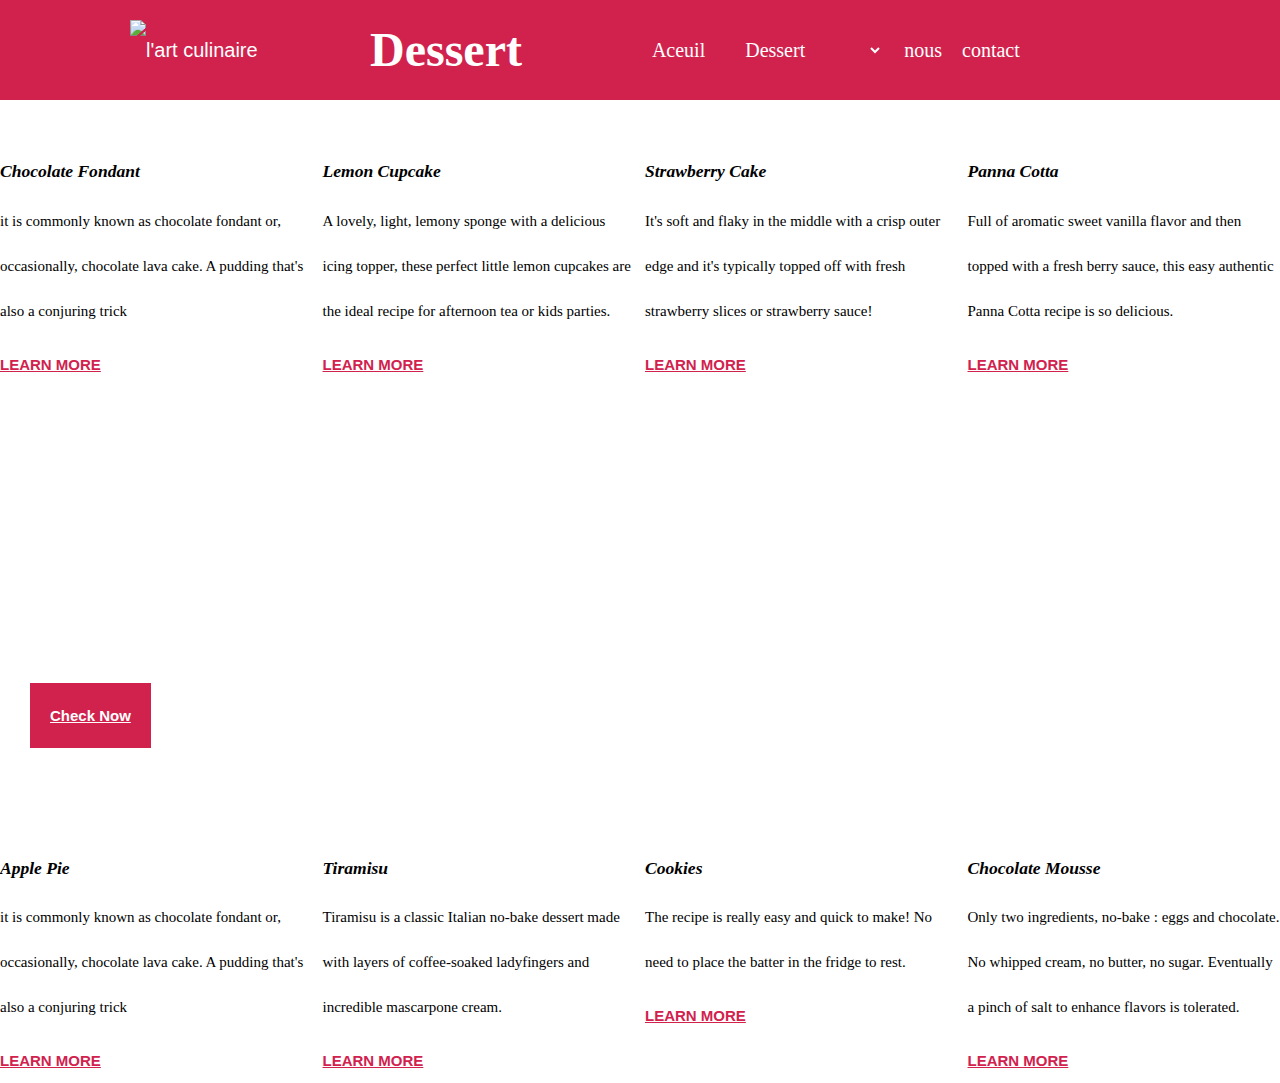
==== acceuil sucre.html @ 840a1ae2 "Add files via upload" ====
<!DOCTYPE html>
<html lang="en">
<head>
    <meta charset="UTF-8">
    <meta name="viewport" content="width=device-width, initial-scale=1.0">
    <link rel="stylesheet" href="https://cdnjs.cloudflare.com/ajax/libs/font-awesome/6.4.2/css/all.min.css" integrity="sha512-z3gLpd7yknf1YoNbCzqRKc4qyor8gaKU1qmn+CShxbuBusANI9QpRohGBreCFkKxLhei6S9CQXFEbbKuqLg0DA==" crossorigin="anonymous" referrerpolicy="no-referrer" />
    <link rel="stylesheet" href="acceuil sucre.css">
    
</head>
<body>
    
    <title>categorie dessert</title>
     <header>
    
     
        <div class="container">
            <nav class="main-nav">
               <img src="img/logo.jpg" alt="l'art culinaire" class="logo">
                <h1>Dessert</h1>
               
                <ul class="main-menu">
                    <li><a href="#">Aceuil</a></li>
                    <li><a href="#"><label for="categorie"></label>
     
                     <select name="categorie" id="id-categorie">
                       
                       <option value="Dessert">Dessert</option>
                       <option value="Plat-principale">Plat principale</option>
                       <option value="Boisson">Boisson</option>
                       <option value="Bourek">Bourek</option>
                       
                     </select>
                     </a></li>
                    <li><a href="#">nous</a></li>
                    <li><a href="#">contact</a></li>
                    
                </ul>
                <ul class="right menu">
                    <li>
                        <a href="#">
                            <i class="fas fa-search"></i>
                         </a>
                         <a href="#">
                             <i class="fas fa-table"></i>
                         </a>
                    </li>
                </ul>
                </nav>
         </div>
         </header>  
        
         <section class="home-cards">
            <div>
                <img src="./img/fondant aux chocolat.jpg" alt="">
                <h3>Chocolate Fondant</h3>
                <p>  it is commonly known as chocolate fondant or, occasionally, chocolate lava cake. A pudding that's also a conjuring trick</p>
                <a href="#">Learn more<i class="fas fa-chevron-right"></i></a>
            </div>
            <div>
                <img src="./img/lemon cupcake.jpg" alt="">
                <h3>Lemon Cupcake</h3>
                <p> A lovely, light, lemony sponge with a delicious icing topper, these perfect little lemon cupcakes are the ideal recipe for afternoon tea or kids parties.</p>
                <a href="#">Learn more<i class="fas fa-chevron-right"></i></a> 
            </div>
            <div>
                <img src="./img/strawberry cake.jpg" alt="">
                <h3>Strawberry Cake</h3>
                <p>  It's soft and flaky in the middle with a crisp outer edge and it's typically topped off with fresh strawberry slices or strawberry sauce!</p>
                <a href="#">Learn more<i class="fas fa-chevron-right"></i></a> 
            </div>
            <div>
                <img src="./img/panna cotta.jpg" alt="">
                <h3>Panna Cotta</h3>
                <p>Full of aromatic sweet vanilla flavor and then topped with a fresh berry sauce, this easy authentic Panna Cotta recipe is so delicious.</p>
                <a href="#">Learn more<i class="fas fa-chevron-right"></i></a> 
            </div>
        </section>
        <section class="pasta">
            <div class="content">
                <h2>Pasta Bolognese</h2>
                <p>You can fount all types of food you want to cook Pasta Tadjines Fish and a lot of succesfull recepies,
                   What are you waiting..
                    Let's cook together </p>
                <a href="@" class="btn">
                    Check Now <i class="fas fa-chevron-right"></i>
                </a>
            </div>
        </section>

       
        <section class="home-cards">
            <div>
                <img src="./img/tarte aux pommes.jpg" alt="">
                <h3>Apple Pie</h3>
                <p>  it is commonly known as chocolate fondant or, occasionally, chocolate lava cake. A pudding that's also a conjuring trick</p>
                <a href="#">Learn more<i class="fas fa-chevron-right"></i></a> 
            </div>
            <div>
                <img src="./img/tiramisu.jpg" alt="">
                <h3>Tiramisu</h3>
                <p> Tiramisu is a classic Italian no-bake dessert made with layers of coffee-soaked ladyfingers and incredible mascarpone cream.</p>
                <a href="#">Learn more<i class="fas fa-chevron-right"></i></a> 
            </div>
            <div>
                <img src="./img/cookies.jpg" alt="">
                <h3>Cookies</h3>
                <p>  The recipe is really easy and quick to make! No need to place the batter in the fridge to rest.                           </p>
                <a href="#">Learn more<i class="fas fa-chevron-right"></i></a> 
            </div>
            <div>
                <img src="./img/mousse aux chocolat.jpg" alt="">
                <h3>Chocolate Mousse</h3>
                <p>Only two ingredients, no-bake : eggs and chocolate. No whipped cream, no butter, no sugar. Eventually a pinch of salt to enhance flavors is tolerated.</p>
                <a href="#">Learn more<i class="fas fa-chevron-right"></i></a> 
            </div>
        </section>

    </div>  
</body>
</html>
---- acceuil sucre.css ----
*{
    box-sizing: border-box;
    margin: 0;
    padding:0;
}

body{
    font-family: 'Segoe UI', Tahoma, Geneva, Verdana, sans-serif;
    background-color:#fff;
    font-size: 15px;
    line-height: 3;
}


header{
    background-color:#d1224e;
    color: #fff;
     }

header a{
    color: #fff;
    text-decoration: none;
    font-family: Georgia, 'Times New Roman', Times, serif;
}
ul{
    list-style: none;
}

.container{
    width: 1000%;
    max-width: 1100px;
    margin: auto;
}


.main-nav{
    display: flex;
    align-items: center;
    justify-content: space-between;
    height: 100px;
    padding: 20px 0;
    font-size: 20px;
}
.main-nav .logo{
    
    width: 200px;
    margin-right: 20px;
    margin-left: 40px;
    
}
.main-nav h1{
    font-family:Georgia, 'Times New Roman', Times, serif;
    font-size: xxx-large;
    margin-right: 100px;
    margin-left: 20px;
}

.main-nav  ul{
    display:flex;
}

.main-nav ul li{
    padding: 0 10px;
}
.main-nav ul.header.main-nav{
    flex: 1;
    margin-left: 20px;


}
.main-nav ul li {
    padding: 0 10px; 
}

.main-nav ul li a{
    padding-bottom: 2px;
}

.main-nav ul li a:hover{
    border-bottom: 2px solid #fff;

}
 


.main-nav ul.main-menu{
    flex:1;
    margin-left: 20px;
    
}

.btn{
    cursor: pointer;
    display: inline-block;
    border: 0;
    font-weight: bold;
    padding: 10px 20px;
    background: #d1224e;
    color:#fff;
    font-size: 15px;
    
}

.btn:hover{
    opacity: 0.9;
}
.main-nav ul li a label {
    
    font-size: 20px;
    padding-right: 10px;
    font-family: Georgia, 'Times New Roman', Times, serif;
    color: #fff;
    border: #d1224e;
    
  }
  
.main-nav ul li a  select {
    font-size: 20px;
    padding: 2px 5px;
    border-color: #d1224e;
    background-color: #d1224e;
    color: #fff;
    font-family: Georgia, 'Times New Roman', Times, serif;
  } 

.showcase{
    width: 100%;
    height: 600px;
    background: url('./img/pancakes.jpg') no-repeat center center/cover;
    display: flex;
    flex-direction: column;
    align-items: center;
    text-align: center;
    justify-content: flex-end;
    padding-bottom: 50px;
    margin-bottom: 20px;
}
.showcase h2, .showcase p{
    margin-bottom: 10px;
    font-size: xx-large;
    color: #fff;
    font-family: Georgia, 'Times New Roman', Times, serif;
}
.showcase .btn{
    margin-top: 20px;
}



.home-cards{
    display:grid;
    grid-template-columns: repeat(4, 1fr);
    grid-gap: 10px;
}

.home-cards img{
    width: 100%;
    margin-bottom: 8px;
}

.home-cards h3{
    margin-bottom: 1px;
    font-family: Georgia, 'Times New Roman', Times, serif;
    font-style:oblique;
    
}
.home-cards p{
    font-family: Georgia, 'Times New Roman', Times, serif;
}

.home-cards a{
    display: inline-block;
    padding-top: 8px;
    color:#d1224e;
    text-transform: uppercase;
    font-weight: bold;
}

.home-cards a:hover i{
    margin-left: 10px;
}
.home-cards p{
    font-family: Georgia, 'Times New Roman', Times, serif;
}

.home-cards a{
    display: inline-block;
    padding-top: 8px;
    color:#d1224e;
    text-transform: uppercase;
    font-weight: bold;
}

.home-cards a:hover i{
    margin-left: 10px;
}

.pasta{
    width: 100%;
    height: 350px;
    background: url('img/pasta\ bolognese.png') no-repeat center center/cover;
    margin-bottom: 60px;
}

.pasta .content{
    width: 40%;
    padding: 50px 0 0 30px;
}
.pasta h2{
    font-size: larger;
    font-family: Georgia, 'Times New Roman', Times, serif;
    color: #fff;
}
.pasta p{
    margin: 10px 0 20px;
    font-size: large;
    font-family: Georgia, 'Times New Roman', Times, serif;
    color:#fff;
}
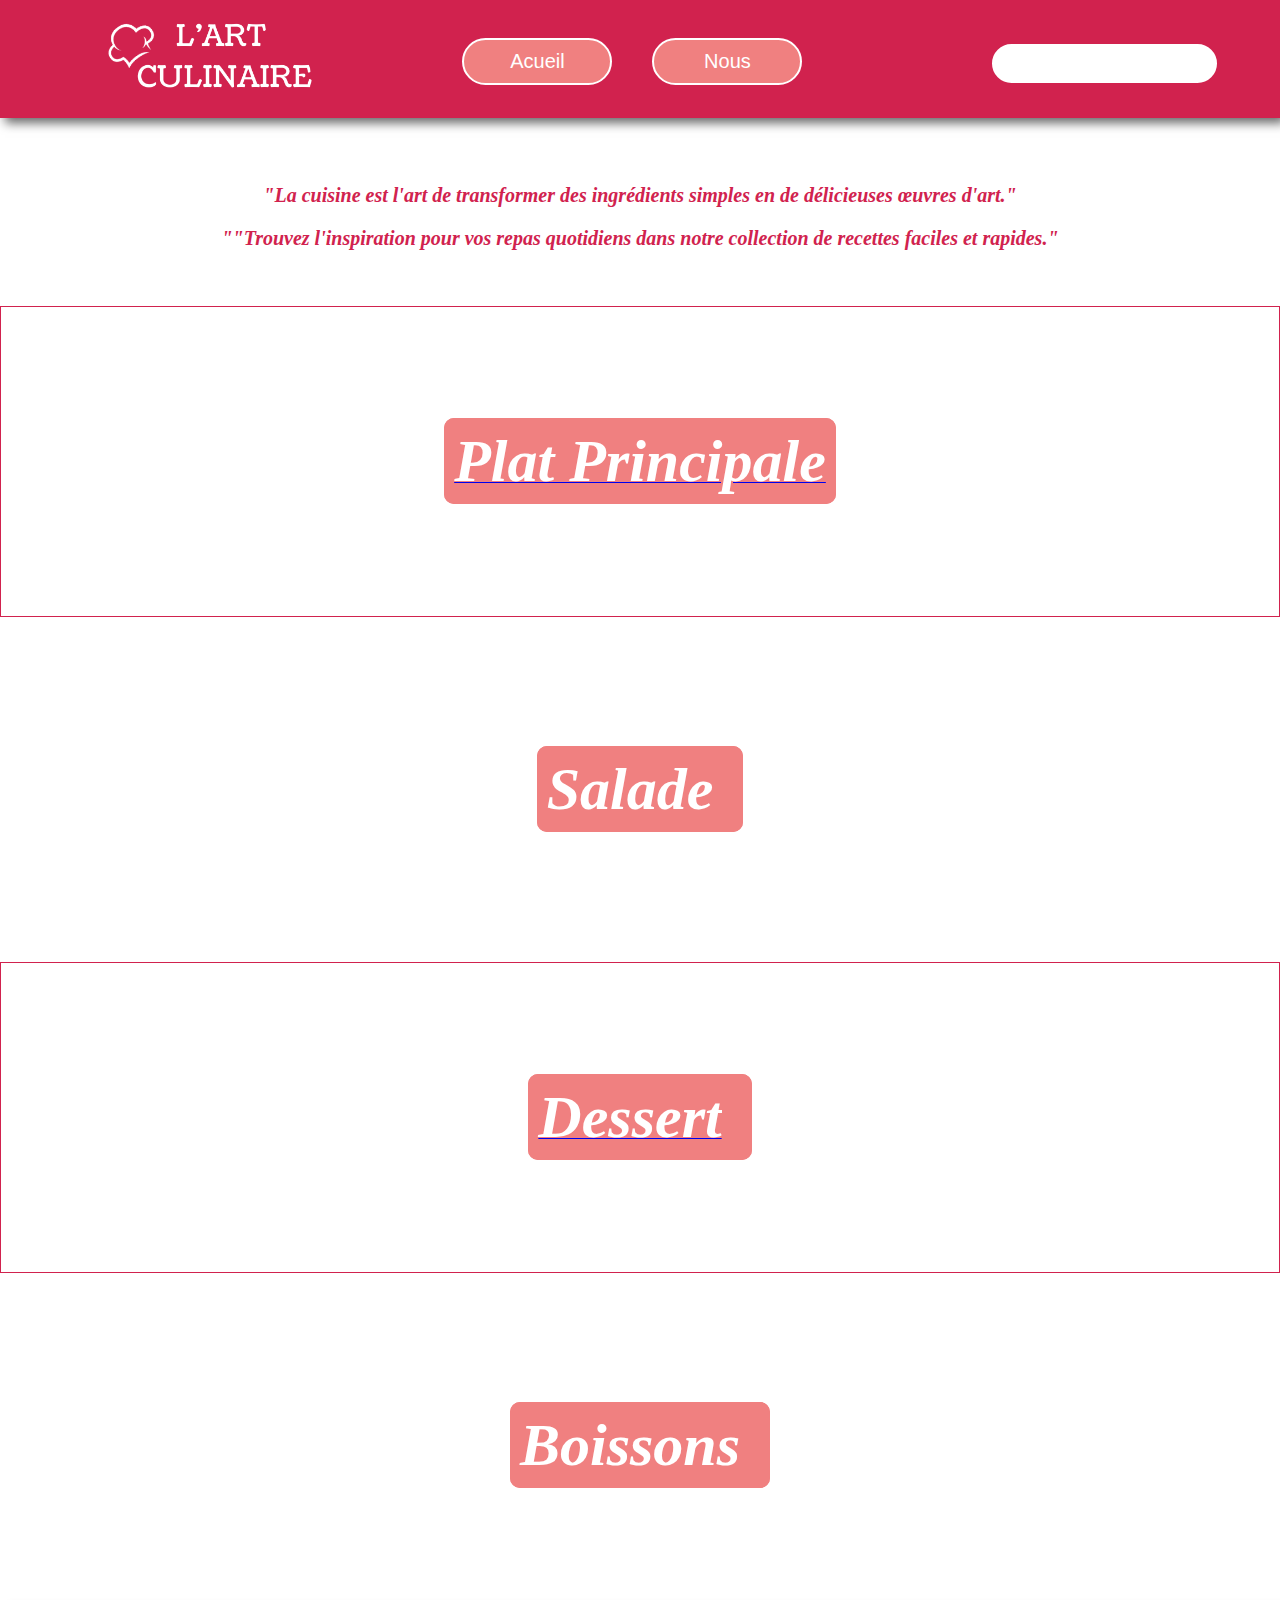
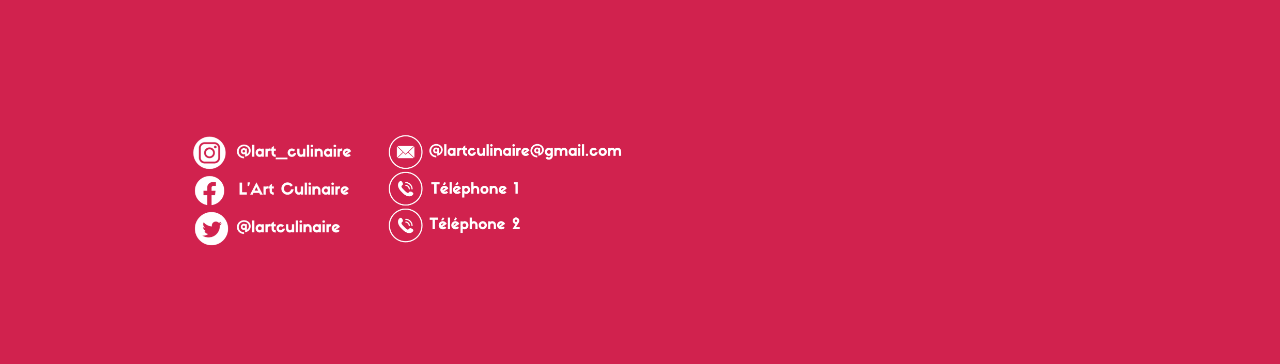
==== commit 597ed4d8: "new" ====
--- a/acceuil sucre.html
+++ b/acceuil sucre.html
@@ -1,120 +1,51 @@
 <!DOCTYPE html>
-<html lang="en">
+<html lang="fr">
+<meta charset="UTF-8">
 <head>
-    <meta charset="UTF-8">
-    <meta name="viewport" content="width=device-width, initial-scale=1.0">
-    <link rel="stylesheet" href="https://cdnjs.cloudflare.com/ajax/libs/font-awesome/6.4.2/css/all.min.css" integrity="sha512-z3gLpd7yknf1YoNbCzqRKc4qyor8gaKU1qmn+CShxbuBusANI9QpRohGBreCFkKxLhei6S9CQXFEbbKuqLg0DA==" crossorigin="anonymous" referrerpolicy="no-referrer" />
-    <link rel="stylesheet" href="acceuil sucre.css">
-    
-</head>
-<body>
-    
-    <title>categorie dessert</title>
-     <header>
-    
-     
-        <div class="container">
-            <nav class="main-nav">
-               <img src="img/logo.jpg" alt="l'art culinaire" class="logo">
-                <h1>Dessert</h1>
-               
-                <ul class="main-menu">
-                    <li><a href="#">Aceuil</a></li>
-                    <li><a href="#"><label for="categorie"></label>
-     
-                     <select name="categorie" id="id-categorie">
-                       
-                       <option value="Dessert">Dessert</option>
-                       <option value="Plat-principale">Plat principale</option>
-                       <option value="Boisson">Boisson</option>
-                       <option value="Bourek">Bourek</option>
-                       
-                     </select>
-                     </a></li>
-                    <li><a href="#">nous</a></li>
-                    <li><a href="#">contact</a></li>
-                    
-                </ul>
-                <ul class="right menu">
-                    <li>
-                        <a href="#">
-                            <i class="fas fa-search"></i>
-                         </a>
-                         <a href="#">
-                             <i class="fas fa-table"></i>
-                         </a>
-                    </li>
-                </ul>
-                </nav>
-         </div>
-         </header>  
-        
-         <section class="home-cards">
-            <div>
-                <img src="./img/fondant aux chocolat.jpg" alt="">
-                <h3>Chocolate Fondant</h3>
-                <p>  it is commonly known as chocolate fondant or, occasionally, chocolate lava cake. A pudding that's also a conjuring trick</p>
-                <a href="#">Learn more<i class="fas fa-chevron-right"></i></a>
-            </div>
-            <div>
-                <img src="./img/lemon cupcake.jpg" alt="">
-                <h3>Lemon Cupcake</h3>
-                <p> A lovely, light, lemony sponge with a delicious icing topper, these perfect little lemon cupcakes are the ideal recipe for afternoon tea or kids parties.</p>
-                <a href="#">Learn more<i class="fas fa-chevron-right"></i></a> 
-            </div>
-            <div>
-                <img src="./img/strawberry cake.jpg" alt="">
-                <h3>Strawberry Cake</h3>
-                <p>  It's soft and flaky in the middle with a crisp outer edge and it's typically topped off with fresh strawberry slices or strawberry sauce!</p>
-                <a href="#">Learn more<i class="fas fa-chevron-right"></i></a> 
-            </div>
-            <div>
-                <img src="./img/panna cotta.jpg" alt="">
-                <h3>Panna Cotta</h3>
-                <p>Full of aromatic sweet vanilla flavor and then topped with a fresh berry sauce, this easy authentic Panna Cotta recipe is so delicious.</p>
-                <a href="#">Learn more<i class="fas fa-chevron-right"></i></a> 
-            </div>
-        </section>
-        <section class="pasta">
-            <div class="content">
-                <h2>Pasta Bolognese</h2>
-                <p>You can fount all types of food you want to cook Pasta Tadjines Fish and a lot of succesfull recepies,
-                   What are you waiting..
-                    Let's cook together </p>
-                <a href="@" class="btn">
-                    Check Now <i class="fas fa-chevron-right"></i>
-                </a>
-            </div>
-        </section>
-
-       
-        <section class="home-cards">
-            <div>
-                <img src="./img/tarte aux pommes.jpg" alt="">
-                <h3>Apple Pie</h3>
-                <p>  it is commonly known as chocolate fondant or, occasionally, chocolate lava cake. A pudding that's also a conjuring trick</p>
-                <a href="#">Learn more<i class="fas fa-chevron-right"></i></a> 
-            </div>
-            <div>
-                <img src="./img/tiramisu.jpg" alt="">
-                <h3>Tiramisu</h3>
-                <p> Tiramisu is a classic Italian no-bake dessert made with layers of coffee-soaked ladyfingers and incredible mascarpone cream.</p>
-                <a href="#">Learn more<i class="fas fa-chevron-right"></i></a> 
-            </div>
-            <div>
-                <img src="./img/cookies.jpg" alt="">
-                <h3>Cookies</h3>
-                <p>  The recipe is really easy and quick to make! No need to place the batter in the fridge to rest.                           </p>
-                <a href="#">Learn more<i class="fas fa-chevron-right"></i></a> 
-            </div>
-            <div>
-                <img src="./img/mousse aux chocolat.jpg" alt="">
-                <h3>Chocolate Mousse</h3>
-                <p>Only two ingredients, no-bake : eggs and chocolate. No whipped cream, no butter, no sugar. Eventually a pinch of salt to enhance flavors is tolerated.</p>
-                <a href="#">Learn more<i class="fas fa-chevron-right"></i></a> 
-            </div>
-        </section>
-
-    </div>  
+  <title>L'Art Culinaire</title>
+  <link rel="stylesheet"  href="acceuil.css">
+  <script src="./jquery-3.5.1.js"></script>
+  <script src="./acceuil.js"></script>
+  </head>
+ <body>
+  <ul class="navigation"> <!--l'entet de suite-->
+   <li><img src=".\logo.png" height="65px"></li> <!--le logo-->
+    <li><a href="#"><button>Acueil</button></a></li>
+    <li><button>Nous</button></li>
+	<li><input type="text"></input></li>
+  </ul>
+  <br>
+  <br>
+  <h3><b><em>"La cuisine est l'art de transformer des ingrédients simples en de délicieuses œuvres d'art."</b></em></h3>
+  <h3><b><em>""Trouvez l'inspiration pour vos repas quotidiens dans notre collection de recettes faciles et rapides."</b></em></h3>
+  <br>
+  <br>
+  
+  
+  <div class="recipes">
+    <div class="Platprincipale">
+  <a href=".\platprincipale.html"><mark><b><em>Plat Principale</b></em></mark></a>
+</div>  
+<br>
+<div class="salade">
+<mark><b><em>Salade</b></em><mark>
+</div>
+<br>
+ <div class="Dessert">
+	 <a href=".\acceuil sucre.html">
+		
+<mark><b><em>Dessert</b></em><mark>
+  </div>
+   </a>
+  <br>
+<div class="drinks">
+<mark><b><em>Boissons</b></em><mark>
+</div>
+</div>
+<footer>
+<ul>
+<li class="contacte"><img src=".\f2.png" height="130px"></li>
+</ul>
+</footer>
 </body>
-</html>+</html>
--- a/acceuil.css
+++ b/acceuil.css
@@ -0,0 +1,196 @@
+body {
+  margin:auto;
+  padding: 0;
+  background-color:white;
+background-size:cover; /* Empêche la répétition de l'image de fond. */
+background-position: center;
+display:block
+    }
+
+/* Navigation */
+
+.navigation {
+
+  margin:15x;
+  box-sizing: border-box;
+  background-color:#d1224e	;	
+  background-size: cover; /* pour ajuster l'image à la taille de l'écran */
+  overflow: auto;
+  padding: 8px 20px;
+  position: relative;
+  top: -10px;
+bottom:-80px;
+  width: 100%;
+  z-index: 999;
+  box-shadow: 5px 5px 10px rgba(0, 0, 0, 0.6);
+
+            }
+    .interface
+            {
+    background-color: white;
+    background-size: cover;
+    width:100%;
+            }
+ul {
+  padding: 0;
+  margin: 0;
+
+    }
+
+li  {
+  color: #000011;
+  display: inline-block;
+  font-family: 'Segoe UI', sans-serif;
+  font-size: 16px;
+  font-weight: 300px;
+  letter-spacing: 2px;
+  margin: 0;
+  padding: 20px 18px 10px 18px;
+  text-transform: uppercase;
+position: relative;
+left:65px;
+top:5px;
+    }
+
+        input{
+  background-color: #FFF;
+  border: 1px solid #d1224e;
+  border-radius: 3px;
+  color:#d1224e ;
+  padding: 10px;
+  margin: 10px auto 0px auto;
+  width: 100%;
+position: relative;
+  top:-20px;
+  left: 250px;
+ border-radius: 30px;
+    border: 2px double white;
+                }
+
+  button {
+    display: inline-block;
+    background-color:#F08080		;
+    border-radius: 30px;
+    border: 2px double white;
+    color: white;
+    text-align: center;
+    font-size: 20px;
+    padding: 10px;
+    width: 150px;
+   -webkit-transition: all 0.5s;
+    -moz-transition: all 0.5s;
+    transition: all 0.5s;
+    cursor: pointer;
+    margin: px;
+    font-family: 'Segoe UI', sans-serif;
+  position: relative;
+    top:-20px;
+  left: 100px;
+            }
+.l1{    color: #000011;
+  display: block;
+  font-family: 'Chau Philomene One', sans-serif;
+  font-size: 16px;
+  font-weight: 300;
+  letter-spacing: 2px;
+  margin: 0;
+  padding: 20px 18px 10px 18px;
+  text-transform: uppercase;
+position: relative;
+left:10px;
+top:5px;
+
+}
+.Dessert{
+background-image:url("C:Users/Tassili/Downloads/first.png" );
+background-size:cover;
+width:100%;
+padding: 120px;
+box-sizing: border-box;
+border: 1px double #d1224e;
+
+
+}
+.recipes{
+display:inline-block;
+margin:auto;
+  width:100%;
+text-align:center;
+ background-size:cover;
+  
+  
+}
+figcaption{
+text-align:center;
+ font-family: 'Segoe UI', sans-serif;
+ font-size:20px;
+}
+.Platprincipale{
+background-image:url("C:/Users/Tassili/Downloads/second.png" );
+background-size:cover;
+width:100%;
+padding: 120px ;
+box-sizing: border-box;
+border: 1px double #d1224e;
+
+}
+h1{
+text-align:leftwards;
+font-family: "Times New Roman", Times, serif;
+font-size:50px;
+color:#d1224e;
+}
+.salade{
+background-image:url("C:/Users/Tassili/Downloads/salade.png");
+background-size:cover;
+width:100%;
+margin:auto;
+padding: 120px ;
+box-sizing: border-box;
+
+
+
+}
+.drinks{
+background-image:url("C:/Users/Tassili/Downloads/drinks.png");
+background-size:cover;
+width:100%;
+margin:auto;
+padding: 120px ;
+box-sizing: border-box;
+
+}
+h2{
+text-align:center;
+font-family: Georgia, 'Times New Roman', Times, serif;
+font-size:30px;
+color:#d1224e;
+}
+h3{
+text-align:center;
+font-family: "Times New Roman", Times, serif;
+font-size:20px;
+color:#d1224e;
+}
+mark{
+background:#F08080;
+color:white;
+font-size:60px;
+border-radius: 10px;
+  border: 10px double #F08080;
+background-size:80px
+
+}
+footer{
+margin:auto;
+  box-sizing: border-box;
+  background-color:#d1224e	;	
+  background-size: cover; /* pour ajuster l'image à la taille de l'écran */
+  overflow: auto;
+  padding: 100px;
+  position: relative;
+  width: 100%;
+  z-index: 999;
+box-shadow: 10px 5px 5px rgba(0, 0, 0, 0.6);
+
+}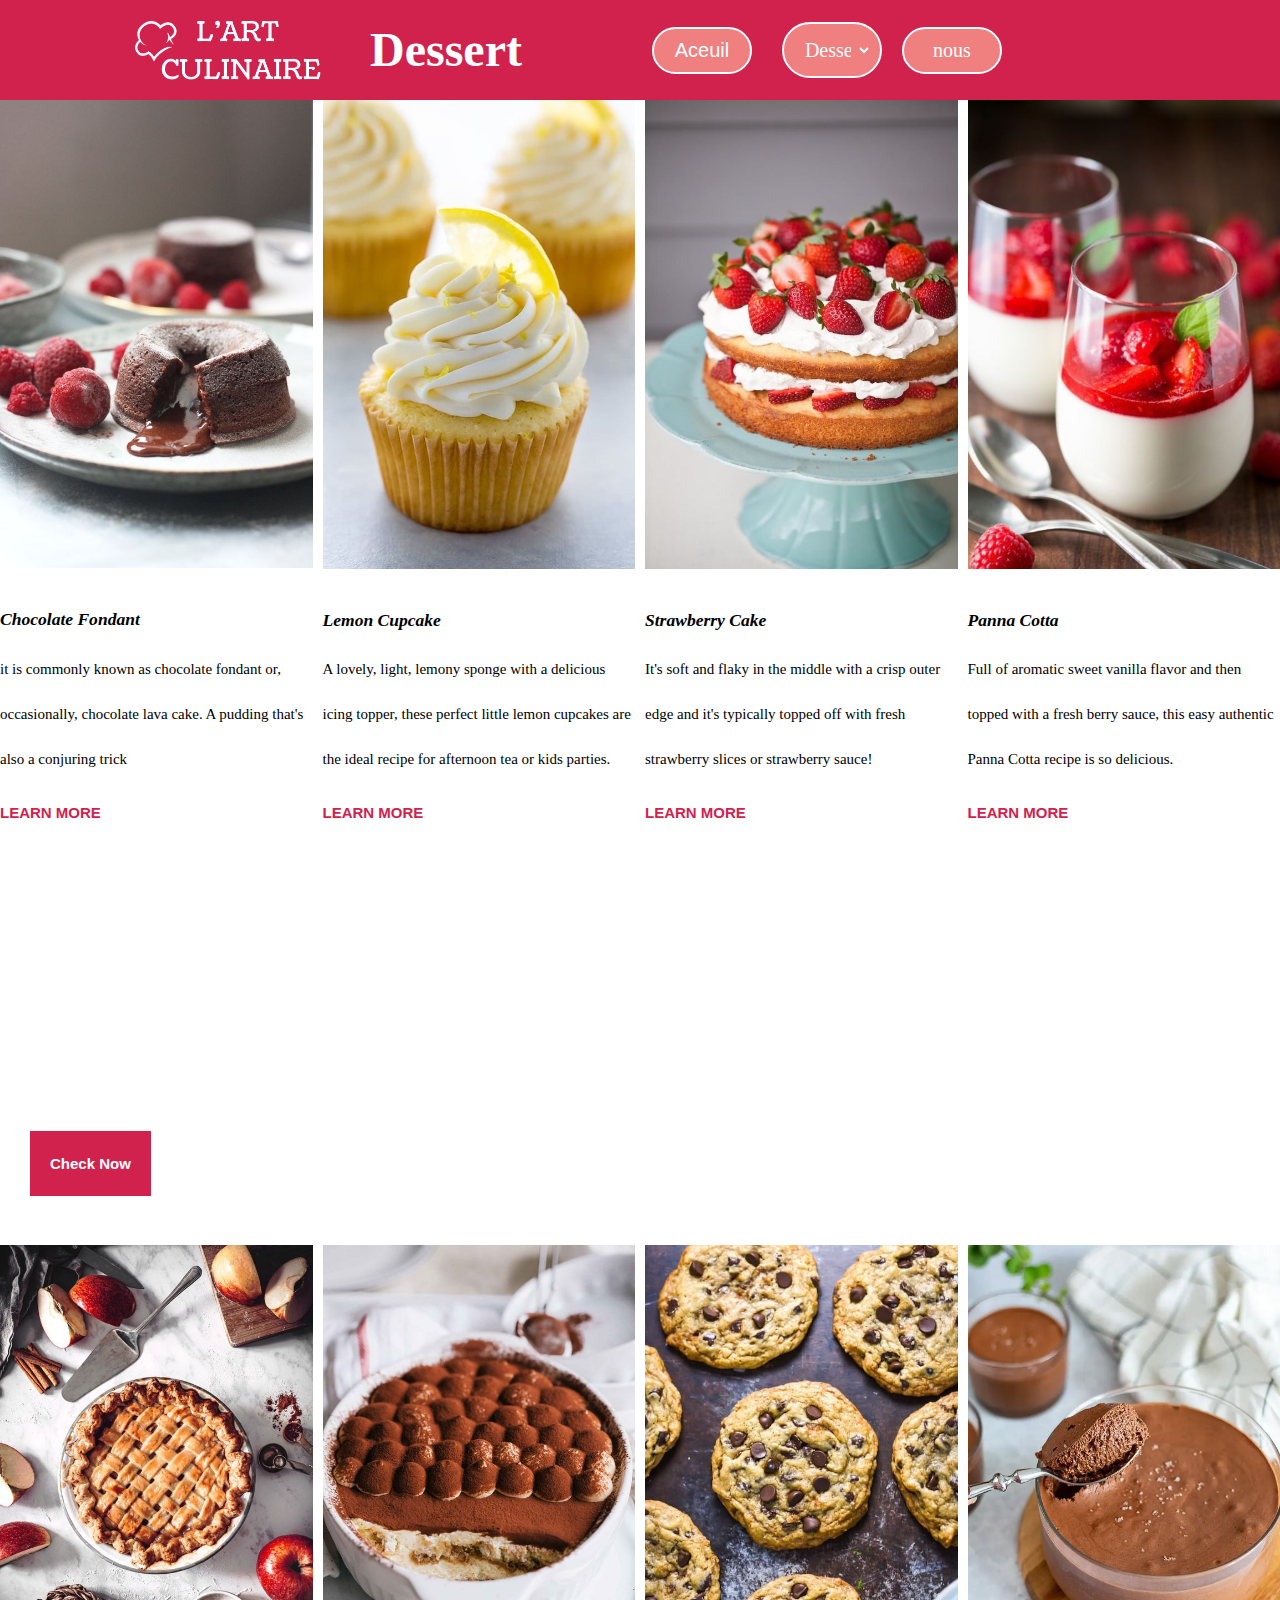
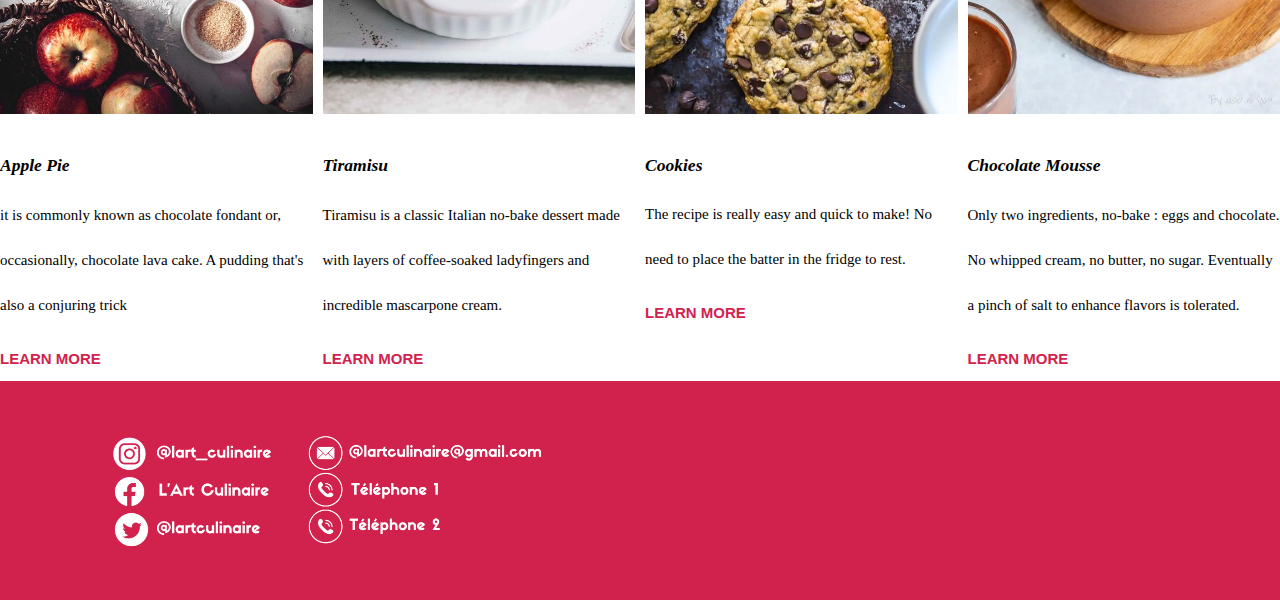
==== commit 5545c3fd: "new" ====
--- a/acceuil sucre.html
+++ b/acceuil sucre.html
@@ -1,51 +1,125 @@
 <!DOCTYPE html>
-<html lang="fr">
-<meta charset="UTF-8">
+<html lang="en">
 <head>
-  <title>L'Art Culinaire</title>
-  <link rel="stylesheet"  href="acceuil.css">
-  <script src="./jquery-3.5.1.js"></script>
-  <script src="./acceuil.js"></script>
-  </head>
- <body>
-  <ul class="navigation"> <!--l'entet de suite-->
-   <li><img src=".\logo.png" height="65px"></li> <!--le logo-->
-    <li><a href="#"><button>Acueil</button></a></li>
-    <li><button>Nous</button></li>
-	<li><input type="text"></input></li>
-  </ul>
-  <br>
-  <br>
-  <h3><b><em>"La cuisine est l'art de transformer des ingrédients simples en de délicieuses œuvres d'art."</b></em></h3>
-  <h3><b><em>""Trouvez l'inspiration pour vos repas quotidiens dans notre collection de recettes faciles et rapides."</b></em></h3>
-  <br>
-  <br>
-  
-  
-  <div class="recipes">
-    <div class="Platprincipale">
-  <a href=".\platprincipale.html"><mark><b><em>Plat Principale</b></em></mark></a>
-</div>  
-<br>
-<div class="salade">
-<mark><b><em>Salade</b></em><mark>
-</div>
-<br>
- <div class="Dessert">
-	 <a href=".\acceuil sucre.html">
-		
-<mark><b><em>Dessert</b></em><mark>
-  </div>
-   </a>
-  <br>
-<div class="drinks">
-<mark><b><em>Boissons</b></em><mark>
-</div>
-</div>
-<footer>
+    <meta charset="UTF-8">
+    <meta name="viewport" content="width=device-width, initial-scale=1.0">
+    <link rel="stylesheet" href="https://cdnjs.cloudflare.com/ajax/libs/font-awesome/6.4.2/css/all.min.css" integrity="sha512-z3gLpd7yknf1YoNbCzqRKc4qyor8gaKU1qmn+CShxbuBusANI9QpRohGBreCFkKxLhei6S9CQXFEbbKuqLg0DA==" crossorigin="anonymous" referrerpolicy="no-referrer" />
+    <link rel="stylesheet" href="acceuil sucre.css">
+    
+</head>
+<body>
+    
+    <title>categorie dessert</title>
+     <header>
+     
+        <div class="container">
+            <nav class="main-nav">
+               <img src="./logo.png" alt="l'art culinaire" class="logo">
+                <h1>Dessert</h1>
+               
+                <ul class="main-menu">
+                    <li><a href=".\acceuil.html"><button>Aceuil</button></a></li>
+                    <li><a href="#"><label for="categorie"></label>
+     
+                    <button> <select name="categorie" id="id-categorie"></button>
+                       
+                       <option value="Dessert">Dessert</option>
+                       <option value="Plat-principale">Plat principale</option>
+                       <option value="Boisson">Boisson</option>
+                       <option value="Salade">Salade</option>
+                       
+                     </select>
+                     </a></li>
+                    <li><a href="#"><button>nous</a></button></li>
+                    
+                </ul>
+                <ul class="right menu">
+                    <li>
+                        <a href="#">
+                            <i class="fas fa-search"></i>
+                         </a>
+                         <a href="#">
+                             <i class="fas fa-table"></i>
+                         </a>
+                    </li>
+                </ul>
+                </nav>
+         </div>
+         </header>  
+        
+         <section class="home-cards">
+            <div>
+                <img src="./fondant aux chocolat.jpg" alt="">
+                <h3>Chocolate Fondant</h3>
+                <p>  it is commonly known as chocolate fondant or, occasionally, chocolate lava cake. A pudding that's also a conjuring trick</p>
+                <a href="#">Learn more<i class="fas fa-chevron-right"></i></a>
+            </div>
+            <div>
+                <img src="./lemon cupcake.jpg" alt="">
+                <h3>Lemon Cupcake</h3>
+                <p> A lovely, light, lemony sponge with a delicious icing topper, these perfect little lemon cupcakes are the ideal recipe for afternoon tea or kids parties.</p>
+                <a href="#">Learn more<i class="fas fa-chevron-right"></i></a> 
+            </div>
+            <div>
+                <img src="./strawberry cake.jpg" alt="">
+                <h3>Strawberry Cake</h3>
+                <p>  It's soft and flaky in the middle with a crisp outer edge and it's typically topped off with fresh strawberry slices or strawberry sauce!</p>
+                <a href="#">Learn more<i class="fas fa-chevron-right"></i></a> 
+            </div>
+            <div>
+                <img src="./panna cotta.jpg" alt="">
+                <h3>Panna Cotta</h3>
+                <p>Full of aromatic sweet vanilla flavor and then topped with a fresh berry sauce, this easy authentic Panna Cotta recipe is so delicious.</p>
+                <a href="#">Learn more<i class="fas fa-chevron-right"></i></a> 
+            </div>
+        </section>
+        <section class="pasta">
+            <div class="content">
+                <h2>Pasta Bolognese</h2>
+                <p>You can fount all types of food you want to cook Pasta Tadjines Fish and a lot of succesfull recepies,
+                   What are you waiting..
+                    Let's cook together </p>
+                <a href="@" class="btn">
+                    Check Now <i class="fas fa-chevron-right"></i>
+                </a>
+            </div>
+        </section>
+
+       
+        <section class="home-cards">
+            <div>
+                <img src="./tarte aux pommes.jpg" alt="">
+                <h3>Apple Pie</h3>
+                <p>  it is commonly known as chocolate fondant or, occasionally, chocolate lava cake. A pudding that's also a conjuring trick</p>
+                <a href="#">Learn more<i class="fas fa-chevron-right"></i></a> 
+            </div>
+            <div>
+                <img src="./tiramisu.jpg" alt="">
+                <h3>Tiramisu</h3>
+                <p> Tiramisu is a classic Italian no-bake dessert made with layers of coffee-soaked ladyfingers and incredible mascarpone cream.</p>
+                <a href="#">Learn more<i class="fas fa-chevron-right"></i></a> 
+            </div>
+            <div>
+                <img src="./cookies.jpg" alt="">
+                <h3>Cookies</h3>
+                <p>  The recipe is really easy and quick to make! No need to place the batter in the fridge to rest.                           </p>
+                <a href="#">Learn more<i class="fas fa-chevron-right"></i></a> 
+            </div>
+            <div>
+                <img src="./mousse aux chocolat.jpg" alt="">
+                <h3>Chocolate Mousse</h3>
+                <p>Only two ingredients, no-bake : eggs and chocolate. No whipped cream, no butter, no sugar. Eventually a pinch of salt to enhance flavors is tolerated.</p>
+                <a href="#">Learn more<i class="fas fa-chevron-right"></i></a> 
+            </div>
+        </section>
+
+    </div>  
+	<footer>
+	
 <ul>
 <li class="contacte"><img src=".\f2.png" height="130px"></li>
 </ul>
+</div>
 </footer>
 </body>
 </html>
--- a/acceuil sucre.css
+++ b/acceuil sucre.css
@@ -0,0 +1,276 @@
+*{
+    box-sizing: border-box;
+    margin: 0;
+    padding:0;
+}
+
+body{
+    font-family: 'Segoe UI', Tahoma, Geneva, Verdana, sans-serif;
+    background-color:#fff;
+    font-size: 15px;
+    line-height: 3;
+}
+
+
+header{
+    background-color:#d1224e;
+    color: #fff;
+     }
+
+header a{
+    color: #fff;
+    text-decoration: none;
+    font-family: Georgia, 'Times New Roman', Times, serif;
+}
+ul{
+    list-style: none;
+}
+
+.container{
+    width: 1000%;
+    max-width: 1100px;
+    margin: auto;
+}
+
+
+.main-nav{
+    display: flex;
+    align-items: center;
+    justify-content: space-between;
+    height: 100px;
+    padding: 20px 0;
+    font-size: 20px;
+}
+.main-nav .logo{
+    
+    width: 200px;
+    margin-right: 20px;
+    margin-left: 40px;
+    
+}
+.main-nav h1{
+    font-family:Georgia, 'Times New Roman', Times, serif;
+    font-size: xxx-large;
+    margin-right: 100px;
+    margin-left: 20px;
+}
+
+.main-nav  ul{
+    display:flex;
+}
+
+.main-nav ul li{
+    padding: 0 10px;
+}
+.main-nav ul.header.main-nav{
+    flex: 1;
+    margin-left: 20px;
+
+
+}
+.main-nav ul li {
+    padding: 0 10px; 
+}
+
+.main-nav ul li a{
+    padding-bottom: 2px;
+}
+
+.main-nav ul li a:hover{
+    border-bottom: 2px solid #fff;
+
+}
+ 
+
+
+.main-nav ul.main-menu{
+    flex:1;
+    margin-left: 20px;
+    
+}
+
+.btn{
+    cursor: pointer;
+    display: inline-block;
+    border: 0;
+    font-weight: bold;
+    padding: 10px 20px;
+    background: #d1224e;
+    color:#fff;
+    font-size: 15px;
+    
+}
+
+.btn:hover{
+    opacity: 0.9;
+}
+.main-nav ul li a label {
+    
+    font-size: 20px;
+    padding-right: 10px;
+    font-family: Georgia, 'Times New Roman', Times, serif;
+    color: #fff;
+    border: #d1224e;
+    
+  }
+  
+.main-nav ul li a  select {
+    font-size: 20px;
+    padding: 2px 5px;
+    color: #fff;
+    font-family: Georgia, 'Times New Roman', Times, serif;
+  } 
+
+.showcase{
+    width: 100%;
+    height: 600px;
+    background: url('./img/pancakes.jpg') no-repeat center center/cover;
+    display: flex;
+    flex-direction: column;
+    align-items: center;
+    text-align: center;
+    justify-content: flex-end;
+    padding-bottom: 50px;
+    margin-bottom: 20px;
+}
+.showcase h2, .showcase p{
+    margin-bottom: 10px;
+    font-size: xx-large;
+    color: #fff;
+    font-family: Georgia, 'Times New Roman', Times, serif;
+}
+.showcase .btn{
+    margin-top: 20px;
+}
+
+
+
+.home-cards{
+    display:grid;
+    grid-template-columns: repeat(4, 1fr);
+    grid-gap: 10px;
+}
+
+.home-cards img{
+    width: 100%;
+    margin-bottom: 8px;
+}
+
+.home-cards h3{
+    margin-bottom: 1px;
+    font-family: Georgia, 'Times New Roman', Times, serif;
+    font-style:oblique;
+    
+}
+.home-cards p{
+    font-family: Georgia, 'Times New Roman', Times, serif;
+}
+
+.home-cards a{
+    display: inline-block;
+    padding-top: 8px;
+    color:#d1224e;
+    text-transform: uppercase;
+    font-weight: bold;
+}
+
+.home-cards a:hover i{
+    margin-left: 10px;
+}
+.home-cards p{
+    font-family: Georgia, 'Times New Roman', Times, serif;
+}
+
+.home-cards a{
+    display: inline-block;
+    padding-top: 8px;
+    color:#d1224e;
+    text-transform: uppercase;
+    font-weight: bold;
+}
+
+.home-cards a:hover i{
+    margin-left: 10px;
+}
+
+.pasta{
+    width: 100%;
+    height: 350px;
+    background: url('img/pasta\ bolognese.png') no-repeat center center/cover;
+    margin-bottom: 60px;
+}
+
+.pasta .content{
+    width: 40%;
+    padding: 50px 0 0 30px;
+}
+.pasta h2{
+    font-size: larger;
+    font-family: Georgia, 'Times New Roman', Times, serif;
+    color: #fff;
+}
+.pasta p{
+    margin: 10px 0 20px;
+    font-size: large;
+    font-family: Georgia, 'Times New Roman', Times, serif;
+    color:#fff;
+}
+  button {
+    display: inline-block;
+    background-color:#F08080		;
+    border-radius: 30px;
+    border: 2px double white;
+    color: white;
+    text-align: center;
+    font-size: 20px;
+    padding: 10px;
+    width: 100px;
+    cursor: pointer;
+    font-family: 'Segoe UI', sans-serif;
+
+				}
+	a{
+	text-decoration: none; /* Pour s'assurer que le lien est souligné */
+	text-decoration-color: white; /* Couleur de soulignement que vous souhaitez */
+}
+select{
+	width:80px;
+	background-color:#F08080;
+	border-radius: 30px;
+    border: 2px double #F08080;
+	font-family: 'Segoe UI', sans-serif;
+	font-size:20px;
+	color:white;
+	
+}
+footer{
+margin:auto;
+  box-sizing: border-box;
+  background-color:#d1224e	;	
+  background-size: cover; /* pour ajuster l'image à la taille de l'écran */
+  overflow: 15px;
+  padding:20px;
+  position: relative;
+  width: 100%;
+  z-index: 999;
+}
+.contacte{
+  display: inline-block;
+  text-align:leftwards;
+  font-family: 'Segoe UI', sans-serif;
+  font-size: 16px;
+  font-weight: 300px;
+  letter-spacing: 2px;
+  margin: 0;
+  padding: 20px 18px 10px 18px;
+  text-transform: uppercase;
+  position: relative;
+  left:65px;
+  top:5px;
+}
+h5{
+text-align:center;
+font-family: 'Segoe UI', sans-serif;
+font-size:17px;
+color:#F5F5DC	;
+}